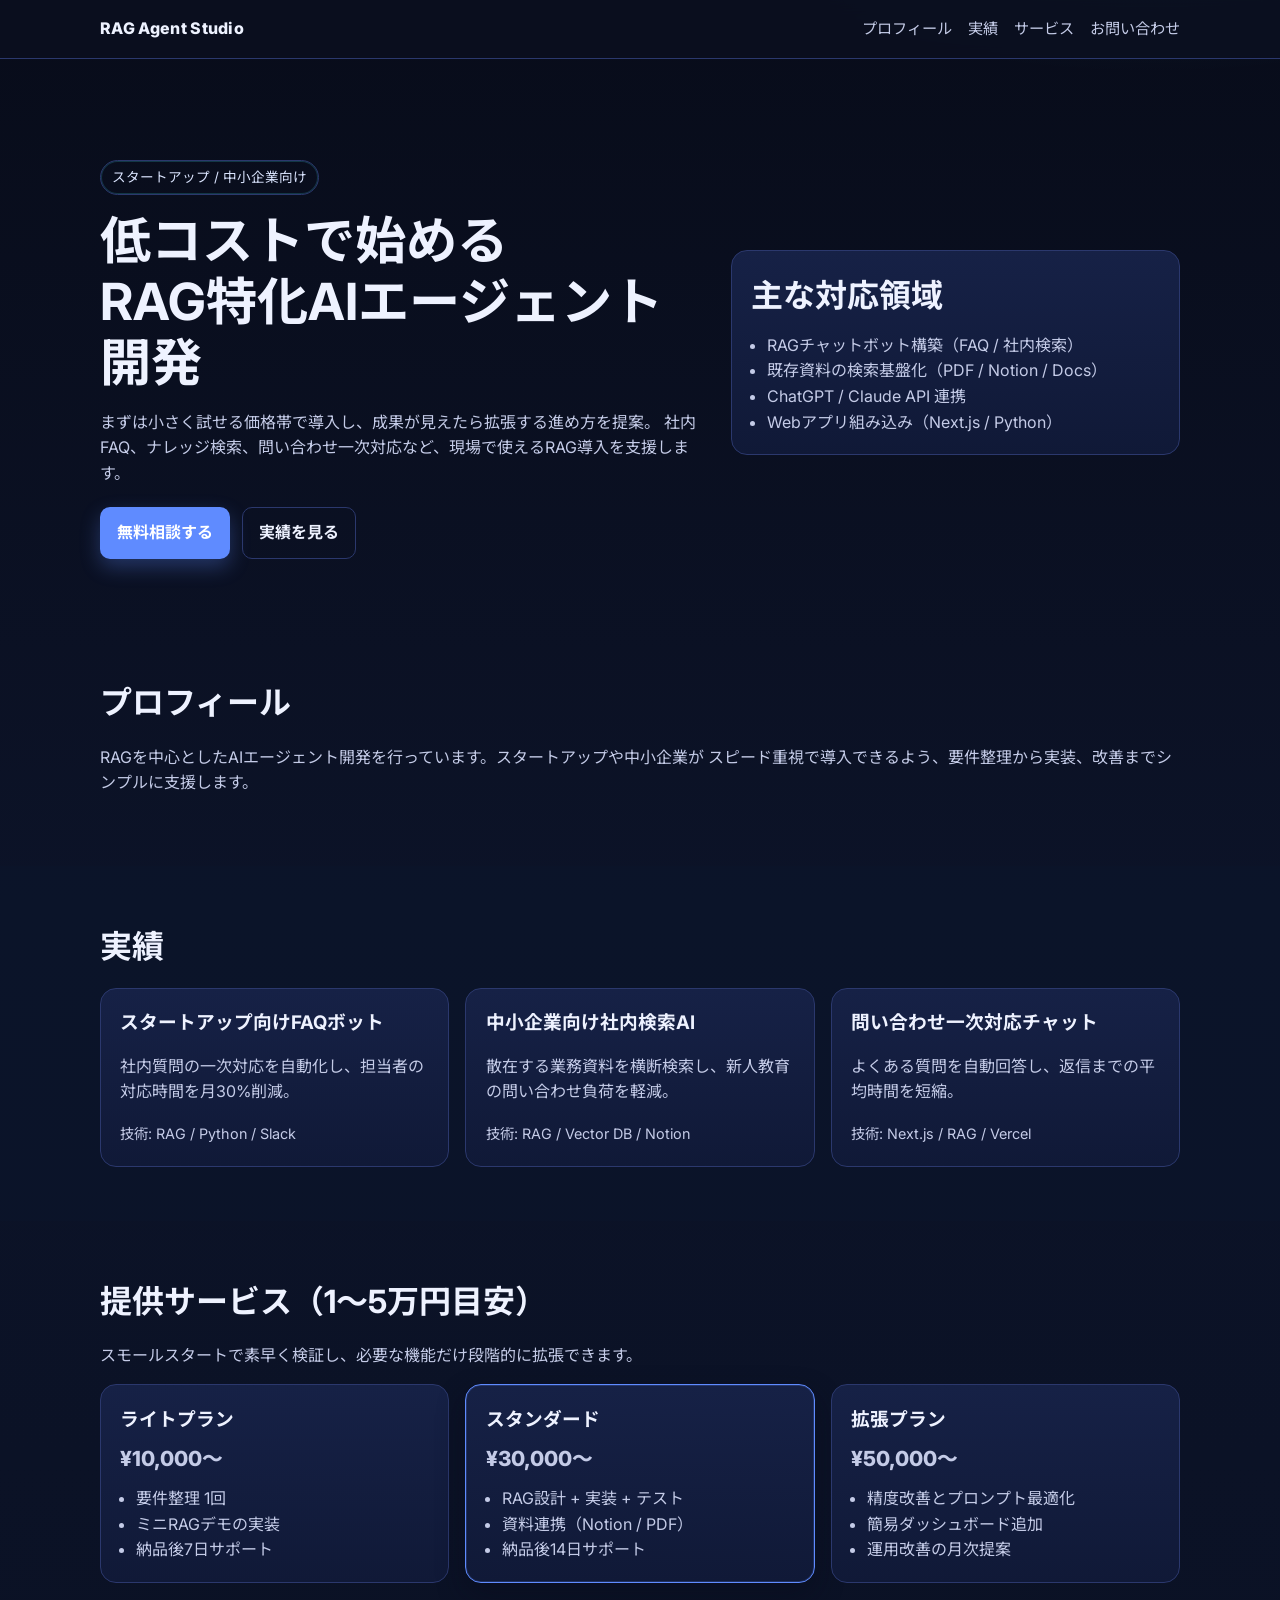
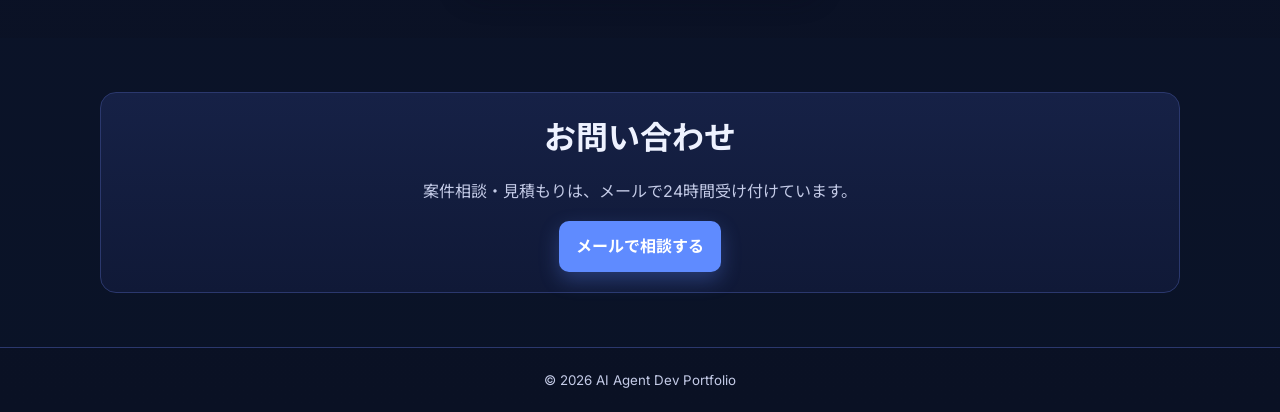
==== index.html @ 737ef3f0 "Initial portfolio site" ====
<!DOCTYPE html>
<html lang="ja">
  <head>
    <meta charset="UTF-8" />
    <meta name="viewport" content="width=device-width, initial-scale=1.0" />
    <title>RAG特化 AIエージェント開発 | ポートフォリオ</title>
    <meta
      name="description"
      content="スタートアップ・中小企業向けのRAG特化AIエージェント開発。低コストで導入しやすい副業開発サービスを提供します。"
    />
    <link rel="preconnect" href="https://fonts.googleapis.com" />
    <link rel="preconnect" href="https://fonts.gstatic.com" crossorigin />
    <link
      href="https://fonts.googleapis.com/css2?family=Inter:wght@400;500;700;800&family=Noto+Sans+JP:wght@400;500;700;900&display=swap"
      rel="stylesheet"
    />
    <link rel="stylesheet" href="style.css" />
  </head>
  <body>
    <header class="site-header">
      <div class="container">
        <a href="#" class="logo">RAG Agent Studio</a>
        <nav class="nav">
          <a href="#about">プロフィール</a>
          <a href="#works">実績</a>
          <a href="#services">サービス</a>
          <a href="#contact">お問い合わせ</a>
        </nav>
      </div>
    </header>

    <main>
      <section class="hero">
        <div class="container hero-grid">
          <div>
            <p class="badge">スタートアップ / 中小企業向け</p>
            <h1>低コストで始める<br />RAG特化AIエージェント開発</h1>
            <p class="hero-text">
              まずは小さく試せる価格帯で導入し、成果が見えたら拡張する進め方を提案。
              社内FAQ、ナレッジ検索、問い合わせ一次対応など、現場で使えるRAG導入を支援します。
            </p>
            <div class="hero-actions">
              <a class="btn primary" href="#contact">無料相談する</a>
              <a class="btn ghost" href="#works">実績を見る</a>
            </div>
          </div>
          <aside class="hero-card">
            <h2>主な対応領域</h2>
            <ul>
              <li>RAGチャットボット構築（FAQ / 社内検索）</li>
              <li>既存資料の検索基盤化（PDF / Notion / Docs）</li>
              <li>ChatGPT / Claude API 連携</li>
              <li>Webアプリ組み込み（Next.js / Python）</li>
            </ul>
          </aside>
        </div>
      </section>

      <section id="about" class="section">
        <div class="container">
          <h2>プロフィール</h2>
          <p>
            RAGを中心としたAIエージェント開発を行っています。スタートアップや中小企業が
            スピード重視で導入できるよう、要件整理から実装、改善までシンプルに支援します。
          </p>
        </div>
      </section>

      <section id="works" class="section alt">
        <div class="container">
          <h2>実績</h2>
          <div class="cards">
            <article class="card">
              <h3>スタートアップ向けFAQボット</h3>
              <p>社内質問の一次対応を自動化し、担当者の対応時間を月30%削減。</p>
              <span>技術: RAG / Python / Slack</span>
            </article>
            <article class="card">
              <h3>中小企業向け社内検索AI</h3>
              <p>散在する業務資料を横断検索し、新人教育の問い合わせ負荷を軽減。</p>
              <span>技術: RAG / Vector DB / Notion</span>
            </article>
            <article class="card">
              <h3>問い合わせ一次対応チャット</h3>
              <p>よくある質問を自動回答し、返信までの平均時間を短縮。</p>
              <span>技術: Next.js / RAG / Vercel</span>
            </article>
          </div>
        </div>
      </section>

      <section id="services" class="section">
        <div class="container">
          <h2>提供サービス（1〜5万円目安）</h2>
          <p>スモールスタートで素早く検証し、必要な機能だけ段階的に拡張できます。</p>
          <div class="pricing">
            <article class="price-card">
              <h3>ライトプラン</h3>
              <p class="price">¥10,000〜</p>
              <ul>
                <li>要件整理 1回</li>
                <li>ミニRAGデモの実装</li>
                <li>納品後7日サポート</li>
              </ul>
            </article>
            <article class="price-card featured">
              <h3>スタンダード</h3>
              <p class="price">¥30,000〜</p>
              <ul>
                <li>RAG設計 + 実装 + テスト</li>
                <li>資料連携（Notion / PDF）</li>
                <li>納品後14日サポート</li>
              </ul>
            </article>
            <article class="price-card">
              <h3>拡張プラン</h3>
              <p class="price">¥50,000〜</p>
              <ul>
                <li>精度改善とプロンプト最適化</li>
                <li>簡易ダッシュボード追加</li>
                <li>運用改善の月次提案</li>
              </ul>
            </article>
          </div>
        </div>
      </section>

      <section id="contact" class="section alt">
        <div class="container contact-box">
          <h2>お問い合わせ</h2>
          <p>案件相談・見積もりは、メールで24時間受け付けています。</p>
          <a class="btn primary" href="mailto:lil.masa0304@gmail.com">メールで相談する</a>
        </div>
      </section>
    </main>

    <footer class="site-footer">
      <div class="container">
        <small>© 2026 AI Agent Dev Portfolio</small>
      </div>
    </footer>

    <script src="script.js"></script>
  </body>
</html>
---- style.css ----
:root {
  --bg: #0b1020;
  --bg-soft: #121a32;
  --card: #1a2447;
  --text: #eef2ff;
  --muted: #c4cbe7;
  --primary: #5f8bff;
  --primary-dark: #3c67db;
  --accent: #3df1ff;
  --border: #2b386d;
}

* {
  box-sizing: border-box;
}

body {
  margin: 0;
  font-family: "Inter", "Noto Sans JP", sans-serif;
  background:
    radial-gradient(1000px 500px at 90% -10%, rgba(61, 241, 255, 0.16), transparent 55%),
    linear-gradient(180deg, #080c1a, #0c1328 45%, #0a1124);
  color: var(--text);
  line-height: 1.6;
}

.container {
  width: min(1080px, 92%);
  margin: 0 auto;
}

.site-header {
  position: sticky;
  top: 0;
  z-index: 20;
  background: rgba(11, 16, 32, 0.86);
  border-bottom: 1px solid var(--border);
  backdrop-filter: blur(8px);
}

.site-header .container {
  display: flex;
  justify-content: space-between;
  align-items: center;
  padding: 1rem 0;
}

.logo {
  color: var(--text);
  text-decoration: none;
  font-weight: 800;
  letter-spacing: 0.02em;
}

.nav {
  display: flex;
  gap: 1rem;
}

.nav a {
  color: var(--muted);
  text-decoration: none;
  font-size: 0.95rem;
}

.nav a:hover {
  color: var(--text);
}

.hero {
  padding: 5.5rem 0 4rem;
}

.hero-grid {
  display: grid;
  grid-template-columns: 1.35fr 1fr;
  gap: 1.5rem;
  align-items: center;
}

.badge {
  display: inline-block;
  margin-bottom: 0.9rem;
  padding: 0.35rem 0.7rem;
  border: 1px solid var(--border);
  border-radius: 999px;
  color: #dbe5ff;
  font-size: 0.85rem;
  box-shadow: 0 0 0 1px rgba(61, 241, 255, 0.18) inset;
}

h1 {
  margin: 0 0 0.9rem;
  font-size: clamp(2rem, 4vw, 3.2rem);
  line-height: 1.2;
}

h2 {
  margin-top: 0;
  margin-bottom: 0.7rem;
  font-size: clamp(1.6rem, 3vw, 2rem);
}

h3 {
  margin-top: 0;
  margin-bottom: 0.45rem;
}

.hero-text {
  color: var(--muted);
  margin-bottom: 1.3rem;
}

.hero-actions {
  display: flex;
  gap: 0.75rem;
  flex-wrap: wrap;
}

.btn {
  display: inline-block;
  border-radius: 10px;
  padding: 0.75rem 1rem;
  text-decoration: none;
  font-weight: 700;
  border: 1px solid transparent;
  transition: all 0.2s ease;
}

.btn.primary {
  background: var(--primary);
  color: #fff;
  box-shadow: 0 8px 20px rgba(95, 139, 255, 0.3);
}

.btn.primary:hover {
  background: var(--primary-dark);
}

.btn.ghost {
  color: var(--text);
  border-color: var(--border);
  background: transparent;
}

.btn.ghost:hover {
  background: #121b3a;
}

.hero-card,
.card,
.price-card,
.contact-box {
  background: linear-gradient(180deg, #162146, #101937);
  border: 1px solid var(--border);
  border-radius: 16px;
  padding: 1.2rem;
}

.hero-card ul,
.price-card ul {
  margin: 0;
  padding-left: 1rem;
  color: var(--muted);
}

.section {
  padding: 3.4rem 0;
}

.section p {
  color: var(--muted);
}

.section.alt {
  background: rgba(12, 20, 42, 0.55);
}

.cards,
.pricing {
  display: grid;
  grid-template-columns: repeat(3, minmax(0, 1fr));
  gap: 1rem;
  margin-top: 1rem;
}

.card p,
.card span,
.price-card li {
  color: var(--muted);
}

.card span {
  font-size: 0.9rem;
}

.price {
  font-size: 1.3rem;
  font-weight: 800;
  margin: 0.4rem 0 0.7rem;
}

.price-card.featured {
  border-color: var(--primary);
  box-shadow:
    0 0 0 1px rgba(95, 139, 255, 0.2) inset,
    0 12px 28px rgba(8, 12, 26, 0.45);
}

.contact-box {
  text-align: center;
}

.site-footer {
  border-top: 1px solid var(--border);
  padding: 1.2rem 0;
  text-align: center;
  color: var(--muted);
}

@media (max-width: 920px) {
  .hero-grid,
  .cards,
  .pricing {
    grid-template-columns: 1fr;
  }

  .nav {
    display: none;
  }
}
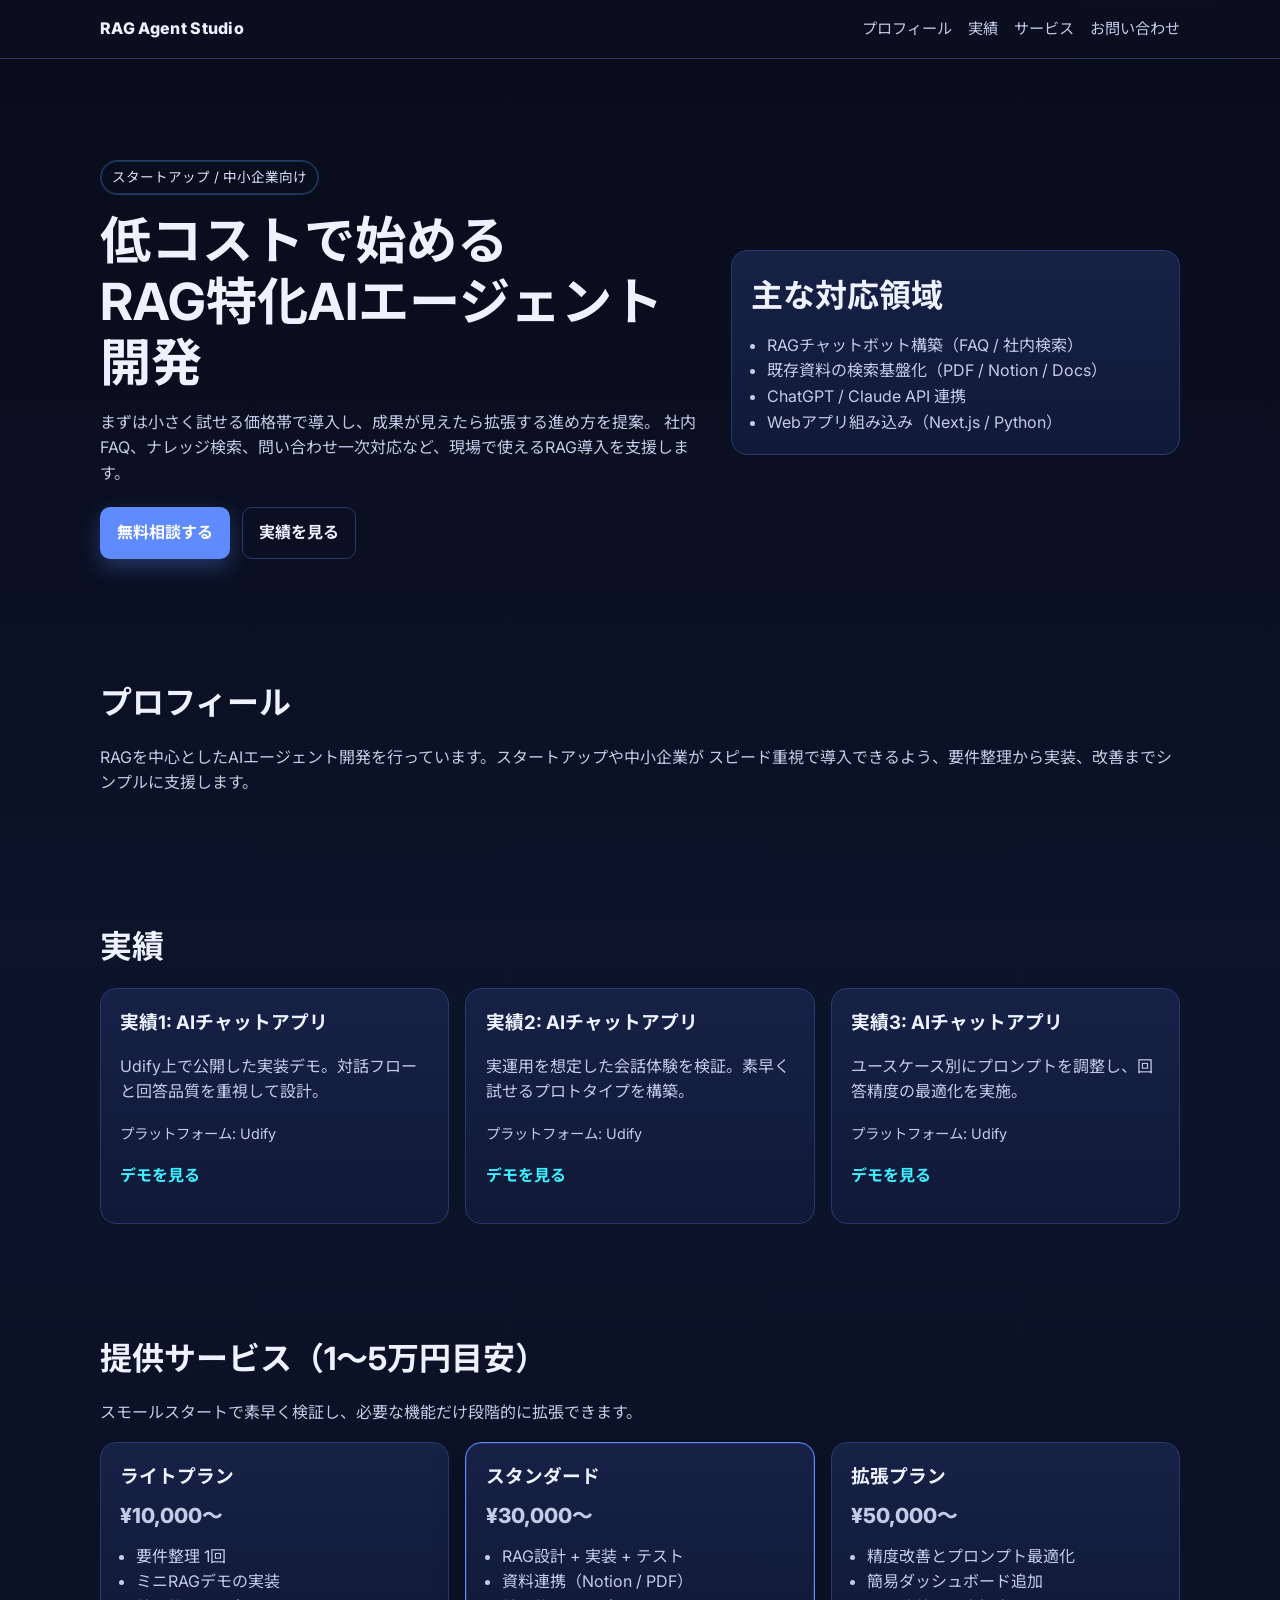
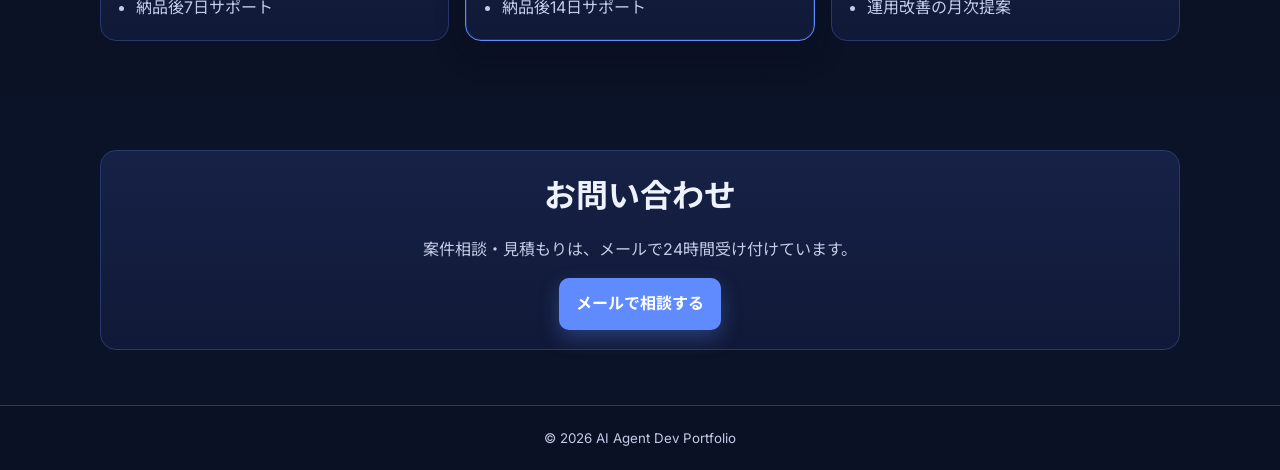
==== commit e6d8d074: "Add Udify demo links to portfolio works" ====
--- a/index.html
+++ b/index.html
@@ -71,19 +71,28 @@
           <h2>実績</h2>
           <div class="cards">
             <article class="card">
-              <h3>スタートアップ向けFAQボット</h3>
-              <p>社内質問の一次対応を自動化し、担当者の対応時間を月30%削減。</p>
-              <span>技術: RAG / Python / Slack</span>
+              <h3>実績1: AIチャットアプリ</h3>
+              <p>Udify上で公開した実装デモ。対話フローと回答品質を重視して設計。</p>
+              <span>プラットフォーム: Udify</span>
+              <p>
+                <a class="work-link" href="https://udify.app/chat/V4eJprv57HT4BPLR" target="_blank" rel="noopener noreferrer">デモを見る</a>
+              </p>
             </article>
             <article class="card">
-              <h3>中小企業向け社内検索AI</h3>
-              <p>散在する業務資料を横断検索し、新人教育の問い合わせ負荷を軽減。</p>
-              <span>技術: RAG / Vector DB / Notion</span>
+              <h3>実績2: AIチャットアプリ</h3>
+              <p>実運用を想定した会話体験を検証。素早く試せるプロトタイプを構築。</p>
+              <span>プラットフォーム: Udify</span>
+              <p>
+                <a class="work-link" href="https://udify.app/chat/6vwJ2WmdUjTyBMxz" target="_blank" rel="noopener noreferrer">デモを見る</a>
+              </p>
             </article>
             <article class="card">
-              <h3>問い合わせ一次対応チャット</h3>
-              <p>よくある質問を自動回答し、返信までの平均時間を短縮。</p>
-              <span>技術: Next.js / RAG / Vercel</span>
+              <h3>実績3: AIチャットアプリ</h3>
+              <p>ユースケース別にプロンプトを調整し、回答精度の最適化を実施。</p>
+              <span>プラットフォーム: Udify</span>
+              <p>
+                <a class="work-link" href="https://udify.app/chat/6z6HRi32p3o5cekW" target="_blank" rel="noopener noreferrer">デモを見る</a>
+              </p>
             </article>
           </div>
         </div>
--- a/style.css
+++ b/style.css
@@ -194,6 +194,16 @@
   font-size: 0.9rem;
 }
 
+.work-link {
+  color: var(--accent);
+  text-decoration: none;
+  font-weight: 700;
+}
+
+.work-link:hover {
+  text-decoration: underline;
+}
+
 .price {
   font-size: 1.3rem;
   font-weight: 800;
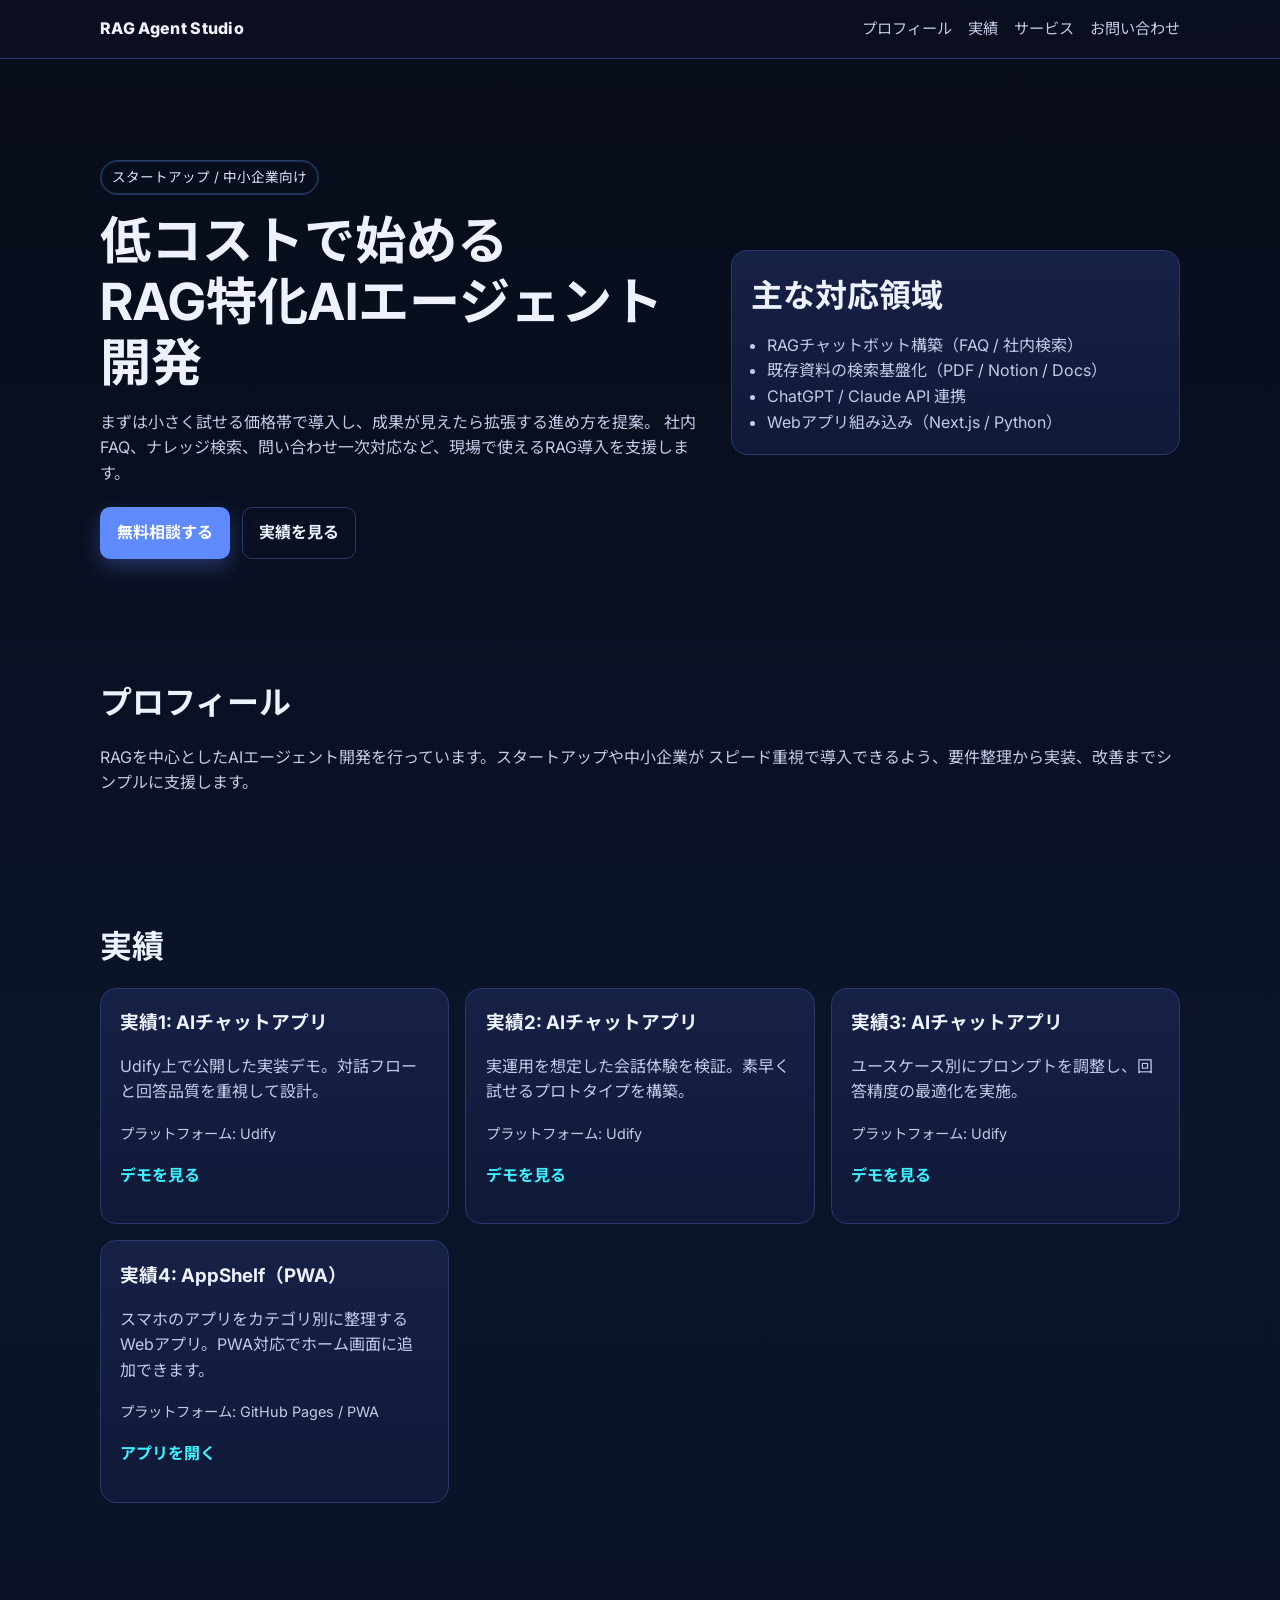
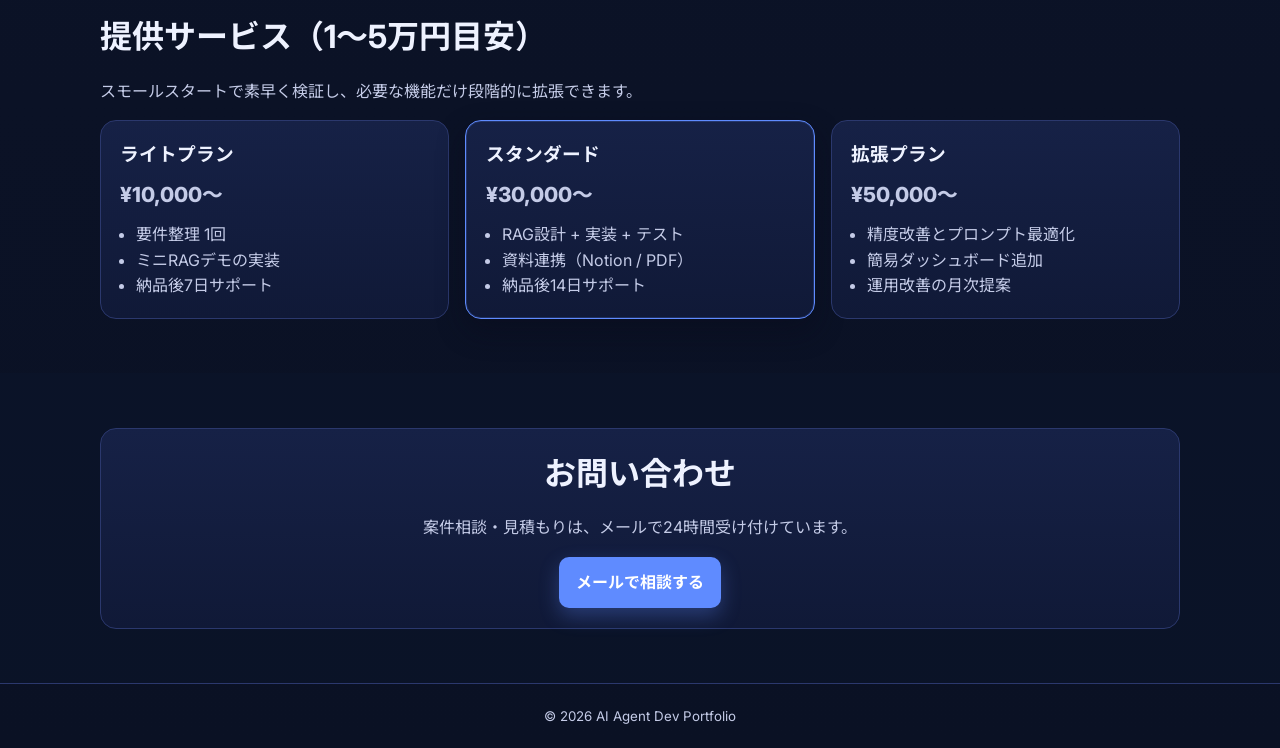
==== commit 26347f40: "Add AppShelf link to portfolio works section Co-authored-by: lilmasa0304-oss <lilmasa0304-oss@users." ====
--- a/index.html
+++ b/index.html
@@ -94,6 +94,14 @@
                 <a class="work-link" href="https://udify.app/chat/6z6HRi32p3o5cekW" target="_blank" rel="noopener noreferrer">デモを見る</a>
               </p>
             </article>
+            <article class="card">
+              <h3>実績4: AppShelf（PWA）</h3>
+              <p>スマホのアプリをカテゴリ別に整理するWebアプリ。PWA対応でホーム画面に追加できます。</p>
+              <span>プラットフォーム: GitHub Pages / PWA</span>
+              <p>
+                <a class="work-link" href="mobile-app-organizer/" target="_blank" rel="noopener noreferrer">アプリを開く</a>
+              </p>
+            </article>
           </div>
         </div>
       </section>
